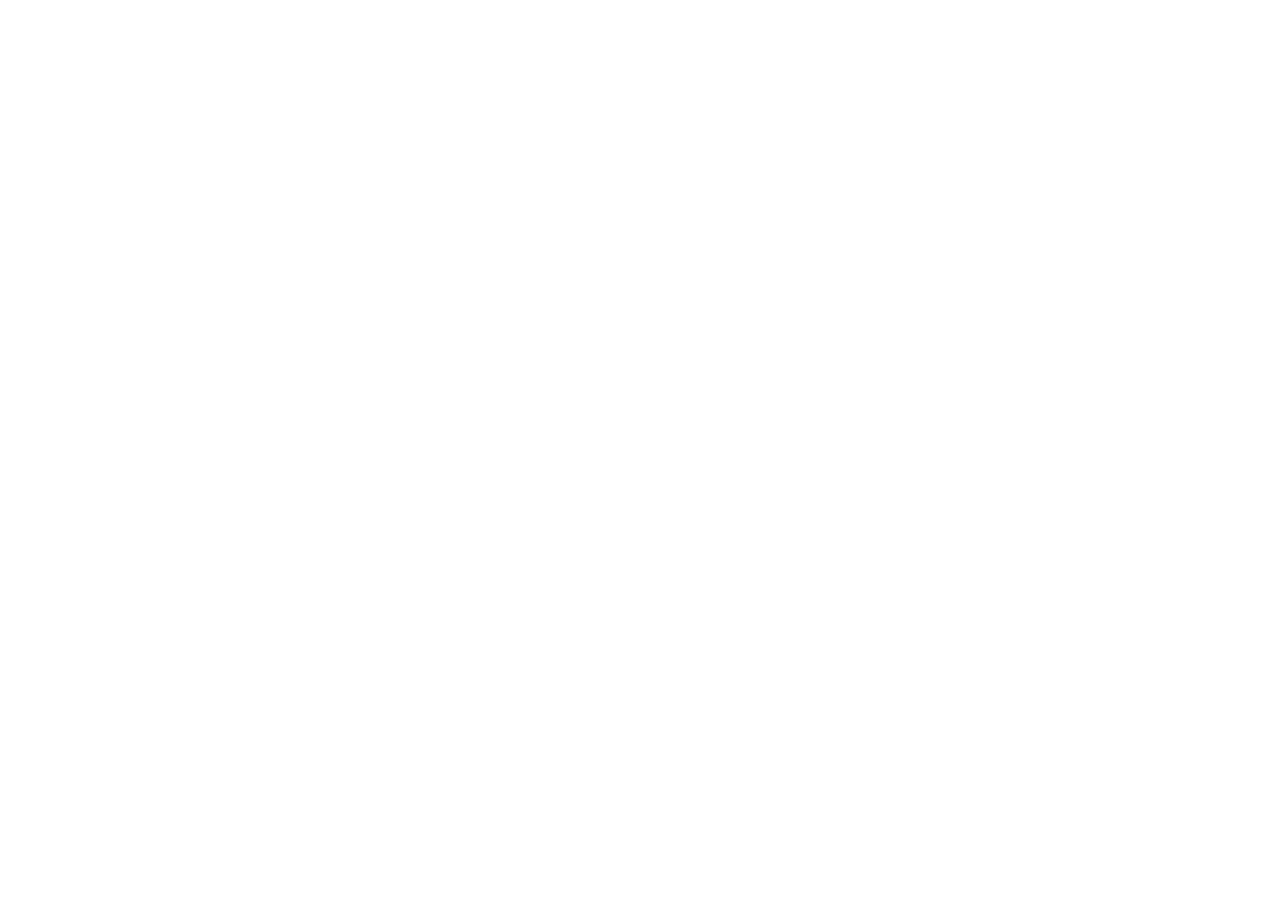
==== HW-2.1/index.html @ 20aa93bd "a" ====
<!DOCTYPE html>
<html lang="en">
<head>
    <meta charset="UTF-8">
    <meta http-equiv="X-UA-Compatible" content="IE=edge">
    <meta name="viewport" content="width=device-width, initial-scale=1.0">
    <title>Document</title>
</head>
<body>
    
</body>
</html>
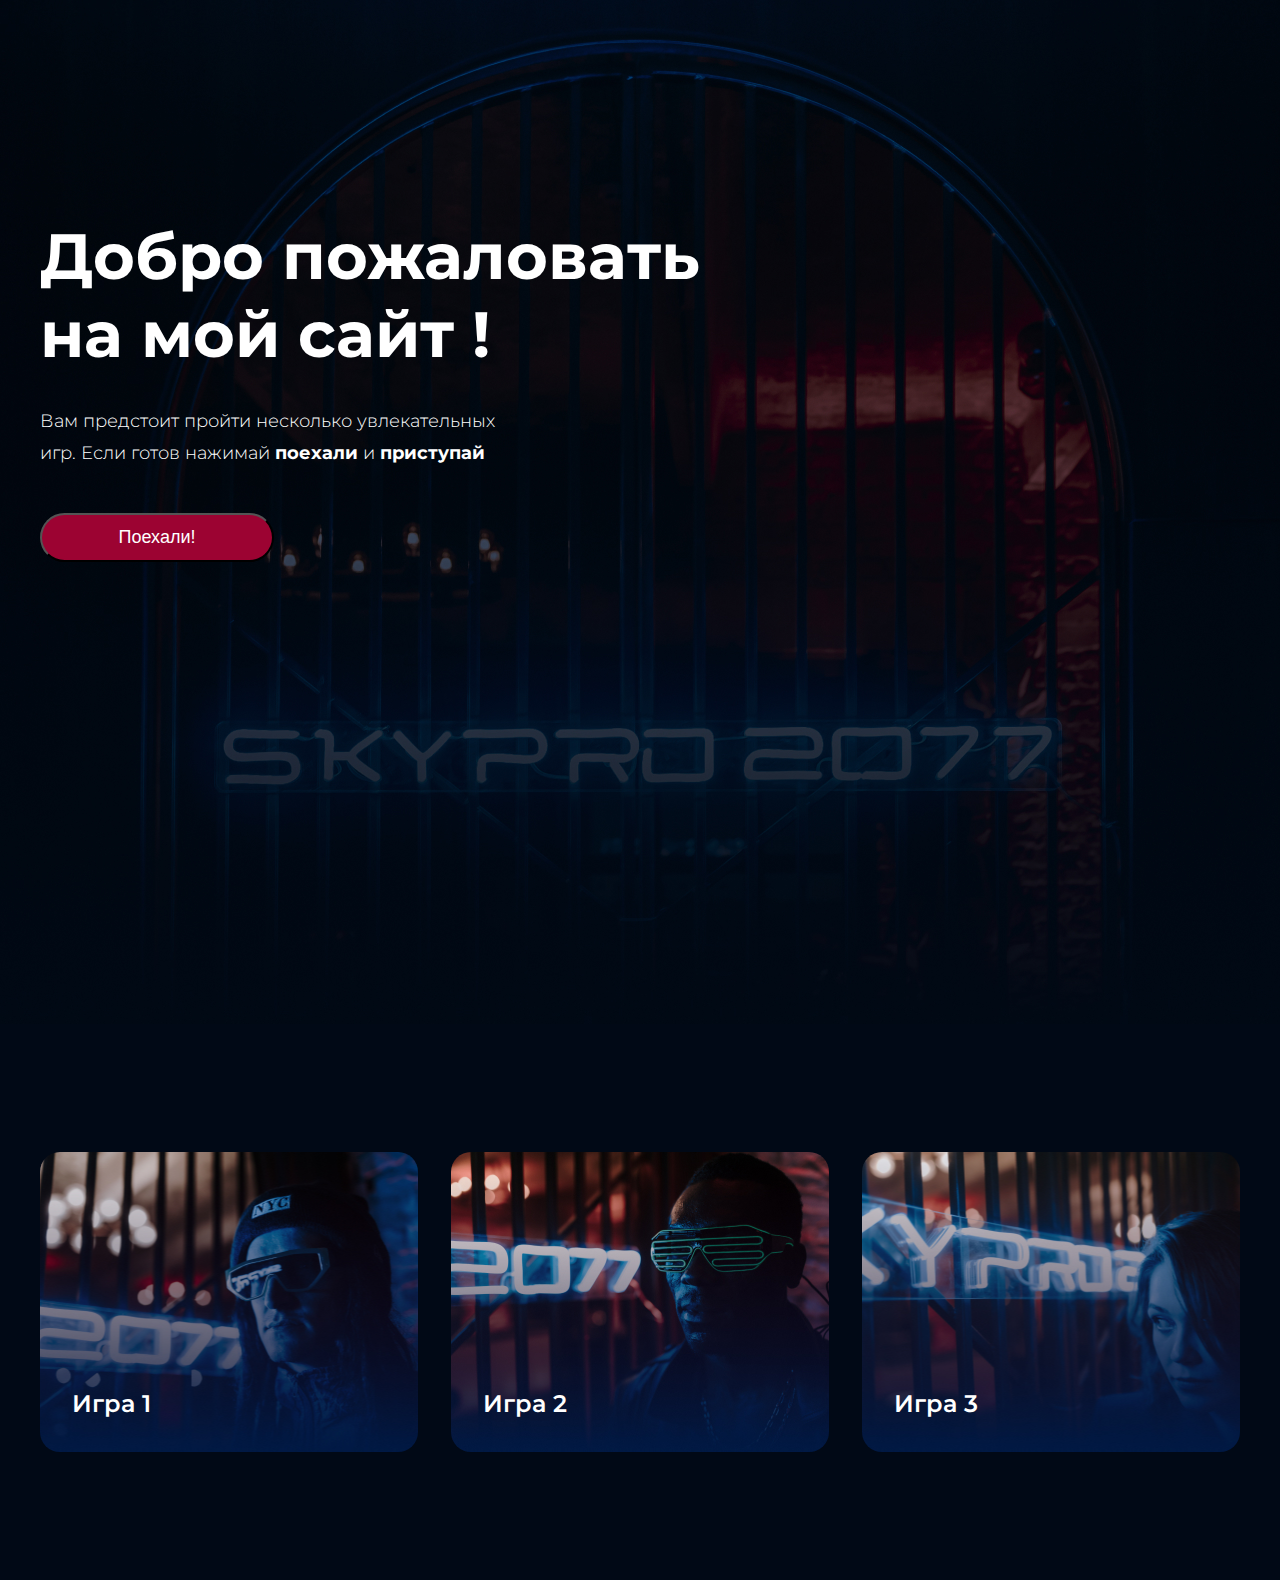
==== commit 475a4c81: "HM-1" ====
--- a/HW-2.1/index.html
+++ b/HW-2.1/index.html
@@ -1,12 +1,35 @@
 <!DOCTYPE html>
 <html lang="en">
+
 <head>
     <meta charset="UTF-8">
     <meta http-equiv="X-UA-Compatible" content="IE=edge">
     <meta name="viewport" content="width=device-width, initial-scale=1.0">
-    <title>Document</title>
+    <title>My Game</title>
+    <link rel="preconnect" href="https://fonts.googleapis.com">
+    <link rel="preconnect" href="https://fonts.gstatic.com" crossorigin>
+    <link href="https://fonts.googleapis.com/css2?family=Montserrat:wght@300;400;600;700&display=swap" rel="stylesheet">
+    <link rel="stylesheet" href="style.css">
 </head>
+
 <body>
-    
+    <header class="header center">
+        <h1 class="header__title">Добро пожаловать <br> на мой сайт !</h1>
+        <p class="header__text">Вам предстоит пройти несколько увлекательных <br> игр. Если готов нажимай <span class="header__fat">поехали</span> и <span class="header__fat">приступай</span>
+        </p>
+        <button class="header__button">Поехали!</button>
+    </header>
+    <footer class="footer center">
+        <section class="footer__game footer__game-one">
+            <h2 class="footer__title">Игра 1</h2>
+        </section>
+        <section class="footer__game footer__game-two">
+            <h2 class="footer__title">Игра 2</h2>
+        </section>
+        <section class="footer__game footer__game-three">
+            <h2 class="footer__title">Игра 3</h2>
+        </section>
+    </footer>
 </body>
+
 </html>--- a/HW-2.1/style.css
+++ b/HW-2.1/style.css
@@ -0,0 +1,93 @@
+* {
+  margin: 0;
+  padding: 0;
+}
+
+body {
+  font-family: "Montserrat", sans-serif;
+}
+
+.center {
+  padding-left: calc(50% - 600px);
+  padding-right: calc(50% - 600px);
+}
+
+.header {
+  height: 1024px;
+  background-image: url(./img/BK__header.jpg);
+  background-repeat: no-repeat;
+  background-position: center;
+  background-size: cover;
+}
+.header__title {
+  font-weight: 700;
+  font-size: 64px;
+  line-height: 78px;
+  color: #FFFFFF;
+  padding-top: 217px;
+}
+.header__text {
+  font-weight: 300;
+  font-size: 18px;
+  line-height: 32px;
+  color: #FFFFFF;
+  margin-top: 32px;
+  margin-bottom: 44px;
+}
+.header__fat {
+  font-weight: 700;
+}
+.header__button {
+  width: 234.06px;
+  height: 48.6px;
+  background: #9C0332;
+  border-radius: 30px;
+  font-weight: 400;
+  font-size: 18px;
+  line-height: 22px;
+  color: #FFFFFF;
+}
+
+.footer {
+  background-image: url(./img/BK__footer.jpg);
+  background-repeat: no-repeat;
+  background-position: center;
+  background-size: cover;
+  padding-top: 128px;
+  padding-bottom: 128px;
+  display: grid;
+  justify-items: center;
+  grid-template-columns: repeat(auto-fit, minmax(378px, 1fr));
+  gap: 32px;
+}
+.footer__game {
+  width: 378px;
+  height: 300px;
+  border-radius: 20px;
+}
+.footer__game-one {
+  background-image: url(./img/GameOne.jpg);
+  background-repeat: no-repeat;
+  background-position: center;
+  background-size: cover;
+}
+.footer__game-two {
+  background-image: url(./img/GameTwo.jpg);
+  background-repeat: no-repeat;
+  background-position: center;
+  background-size: cover;
+}
+.footer__game-three {
+  background-image: url(./img/GameThee.jpg);
+  background-repeat: no-repeat;
+  background-position: center;
+  background-size: cover;
+}
+.footer__title {
+  font-weight: 600;
+  font-size: 24px;
+  line-height: 32px;
+  color: #FFFFFF;
+  margin-top: 236px;
+  margin-left: 32px;
+}/*# sourceMappingURL=style.css.map */